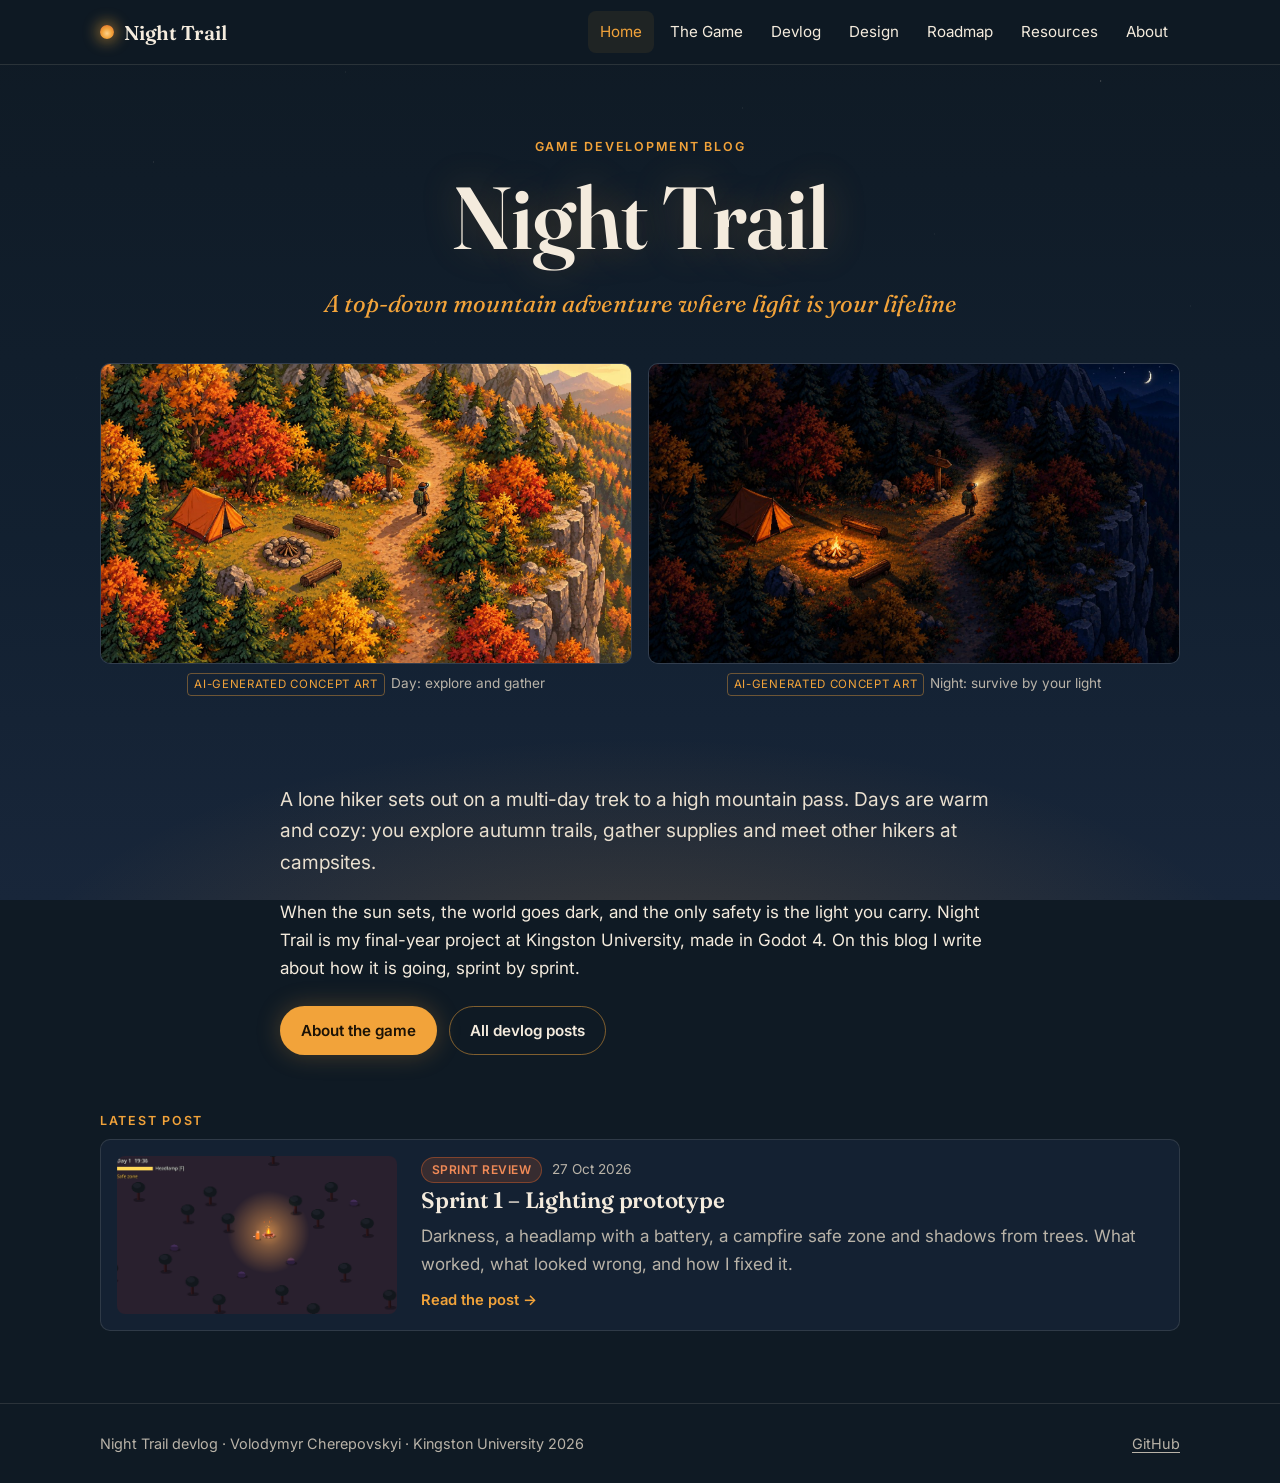
==== index.html @ 5010108f "Night Trail devlog: site, Sprint 1 review, media cleanup Static progress blog for GitHub Pages: Home" ====
<!doctype html>
<html lang="en">
<head>
  <meta charset="utf-8">
  <meta name="viewport" content="width=device-width, initial-scale=1">
  <title>Night Trail — Devlog</title>
  <meta name="description" content="Progress blog for Night Trail, a top-down mountain adventure where light is your lifeline. Made in Godot 4.">
  <link rel="icon" href="assets/favicon.svg" type="image/svg+xml">
  <link rel="preconnect" href="https://fonts.googleapis.com">
  <link rel="preconnect" href="https://fonts.gstatic.com" crossorigin>
  <link rel="stylesheet" href="https://fonts.googleapis.com/css2?family=Fraunces:ital,opsz,wght@0,9..144,500;0,9..144,600;1,9..144,500&family=Inter:wght@400;600;700&display=swap">
  <link rel="stylesheet" href="assets/css/style.css">
</head>
<body>
  <a class="skip" href="#main">Skip to content</a>
  <header class="site-header">
    <div class="wrap">
      <a class="brand" href="index.html"><span class="brand-mark" aria-hidden="true"></span>Night Trail</a>
      <button class="nav-toggle" type="button" aria-expanded="false" aria-controls="nav">Menu</button>
      <nav class="nav" id="nav" aria-label="Main">
        <ul>
          <li><a href="index.html" aria-current="page">Home</a></li>
          <li><a href="game.html">The Game</a></li>
          <li><a href="devlog.html">Devlog</a></li>
          <li><a href="design.html">Design</a></li>
          <li><a href="roadmap.html">Roadmap</a></li>
          <li><a href="resources.html">Resources</a></li>
          <li><a href="about.html">About</a></li>
        </ul>
      </nav>
    </div>
  </header>

  <main id="main">
    <section class="hero wrap">
      <p class="eyebrow">Game development blog</p>
      <h1>Night Trail</h1>
      <p class="tagline">A top-down mountain adventure where light is your lifeline</p>

      <div class="day-night">
        <figure class="figure">
          <a class="zoom" href="media/game/day-concept.jpg" data-caption="Day: warm autumn trail and campsite. AI-generated concept art.">
            <img src="media/game/day-concept.jpg" width="1600" height="900" alt="Pixel-art autumn campsite next to a mountain trail in the daytime">
          </a>
          <figcaption><span class="ai-label">AI-generated concept art</span>Day: explore and gather</figcaption>
        </figure>
        <figure class="figure">
          <a class="zoom" href="media/game/night-concept.jpg" data-caption="Night: the same forest, lit only by fire. AI-generated concept art.">
            <img src="media/game/night-concept.jpg" width="1600" height="900" alt="The same mountain forest camp at night, lit by a campfire">
          </a>
          <figcaption><span class="ai-label">AI-generated concept art</span>Night: survive by your light</figcaption>
        </figure>
      </div>
    </section>

    <section class="narrow section">
      <p class="lead">A lone hiker sets out on a multi-day trek to a high mountain pass. Days are warm and cozy: you explore autumn trails, gather supplies and meet other hikers at campsites.</p>
      <p>When the sun sets, the world goes dark, and the only safety is the light you carry. Night Trail is my final-year project at Kingston University, made in Godot 4. On this blog I write about how it is going, sprint by sprint.</p>
      <div class="actions">
        <a class="btn btn-primary" href="game.html">About the game</a>
        <a class="btn btn-ghost" href="devlog.html">All devlog posts</a>
      </div>
    </section>

    <section class="wrap section">
      <p class="eyebrow">Latest post</p>
      <a class="post-card" href="posts/2026-10-27-sprint-1.html">
        <img src="media/sprint-1/shadows-campfire.png" width="1267" height="704" loading="lazy" alt="Prototype screenshot: hiker next to a campfire at night, trees casting soft shadows">
        <div>
          <div class="meta"><span class="tag tag-sprint">Sprint review</span><time datetime="2026-10-27">27 Oct 2026</time></div>
          <h3>Sprint 1 – Lighting prototype</h3>
          <p>Darkness, a headlamp with a battery, a campfire safe zone and shadows from trees. What worked, what looked wrong, and how I fixed it.</p>
          <span class="more">Read the post →</span>
        </div>
      </a>
    </section>
  </main>

  <footer class="site-footer">
    <div class="wrap">
      <span>Night Trail devlog · Volodymyr Cherepovskyi · Kingston University 2026</span>
      <a href="https://github.com/vokamne">GitHub</a>
    </div>
  </footer>
  <script src="assets/js/main.js"></script>
</body>
</html>
---- assets/css/style.css ----
/* Night Trail devlog — shared styles */

:root {
  --night: #0F1A24;
  --night-2: #18263A;
  --night-3: #22344d;
  --amber: #F2A33A;
  --ember: #D9622B;
  --cream: #F4EBDD;
  --muted: #b9b3a8;
  --line: rgba(244, 235, 221, 0.12);
  --glow: rgba(242, 163, 58, 0.18);

  --serif: "Fraunces", Georgia, "Times New Roman", serif;
  --sans: "Inter", system-ui, -apple-system, "Segoe UI", Roboto, sans-serif;

  --radius: 10px;
  --wrap: 1080px;
  --text: 720px;
}

*, *::before, *::after { box-sizing: border-box; }

html { scroll-behavior: smooth; }

body {
  margin: 0;
  background: var(--night);
  color: var(--cream);
  font-family: var(--sans);
  font-size: 1.0625rem;
  line-height: 1.65;
  -webkit-font-smoothing: antialiased;
  min-height: 100vh;
  display: flex;
  flex-direction: column;
}

/* Quiet star field + warm glow at the bottom of the page */
body::before {
  content: "";
  position: fixed;
  inset: 0;
  z-index: -1;
  pointer-events: none;
  background:
    radial-gradient(1px 1px at 12% 18%, rgba(244,235,221,.55), transparent 60%),
    radial-gradient(1px 1px at 27% 8%, rgba(244,235,221,.35), transparent 60%),
    radial-gradient(1.5px 1.5px at 41% 22%, rgba(244,235,221,.45), transparent 60%),
    radial-gradient(1px 1px at 58% 12%, rgba(244,235,221,.4), transparent 60%),
    radial-gradient(1px 1px at 73% 26%, rgba(244,235,221,.3), transparent 60%),
    radial-gradient(1.5px 1.5px at 86% 9%, rgba(244,235,221,.5), transparent 60%),
    radial-gradient(1px 1px at 93% 34%, rgba(244,235,221,.3), transparent 60%),
    radial-gradient(1px 1px at 6% 42%, rgba(244,235,221,.3), transparent 60%),
    radial-gradient(1px 1px at 66% 44%, rgba(244,235,221,.2), transparent 60%),
    radial-gradient(1px 1px at 34% 38%, rgba(244,235,221,.25), transparent 60%),
    radial-gradient(ellipse 70% 40% at 50% 110%, var(--glow), transparent 70%),
    linear-gradient(180deg, var(--night) 0%, #122030 60%, var(--night-2) 100%);
}

img, video { max-width: 100%; height: auto; display: block; }

a { color: var(--amber); text-decoration-thickness: 1px; text-underline-offset: 3px; }
a:hover { color: #ffc069; }
a:focus-visible, button:focus-visible { outline: 2px solid var(--amber); outline-offset: 3px; border-radius: 4px; }

h1, h2, h3, h4 {
  font-family: var(--serif);
  font-weight: 600;
  line-height: 1.2;
  margin: 0 0 .5em;
  letter-spacing: -0.01em;
}
h1 { font-size: clamp(2.2rem, 5vw, 3.4rem); }
h2 { font-size: clamp(1.6rem, 3.2vw, 2.1rem); margin-top: 2.2em; }
h3 { font-size: 1.25rem; margin-top: 1.6em; }
p { margin: 0 0 1em; }
ul, ol { padding-left: 1.3em; margin: 0 0 1em; }
li { margin-bottom: .35em; }
strong { color: #fff6e8; }

.wrap { width: min(var(--wrap), 100% - 32px); margin-inline: auto; }
.narrow { width: min(var(--text), 100% - 32px); margin-inline: auto; }
main { flex: 1; padding-bottom: 72px; }

.muted { color: var(--muted); }
.eyebrow {
  font-size: .78rem;
  letter-spacing: .14em;
  text-transform: uppercase;
  color: var(--amber);
  font-weight: 600;
  margin-bottom: .6em;
}
.lead { font-size: 1.2rem; color: #e9dfcf; }
.skip { position: absolute; left: -999px; }
.skip:focus { left: 16px; top: 16px; z-index: 100; background: var(--amber); color: var(--night); padding: 8px 12px; }

/* ---------- Header / nav ---------- */
.site-header {
  position: sticky;
  top: 0;
  z-index: 20;
  background: rgba(15, 26, 36, 0.86);
  backdrop-filter: blur(8px);
  -webkit-backdrop-filter: blur(8px);
  border-bottom: 1px solid var(--line);
}
.site-header .wrap { display: flex; align-items: center; justify-content: space-between; gap: 16px; min-height: 64px; }
.brand {
  display: flex; align-items: center; gap: 10px;
  font-family: var(--serif); font-size: 1.25rem; font-weight: 600;
  color: var(--cream); text-decoration: none;
}
.brand-mark {
  width: 14px; height: 14px; border-radius: 50%;
  background: radial-gradient(circle at 50% 60%, #ffd28a, var(--amber) 45%, var(--ember));
  box-shadow: 0 0 14px 4px rgba(242, 163, 58, .45);
}
.nav ul { list-style: none; display: flex; gap: 4px; margin: 0; padding: 0; }
.nav li { margin: 0; }
.nav a {
  display: block; padding: 8px 12px; border-radius: 8px;
  color: var(--cream); text-decoration: none; font-size: .95rem;
}
.nav a:hover { background: var(--night-2); color: var(--cream); }
.nav a[aria-current="page"] { color: var(--amber); background: rgba(242,163,58,.08); }
.nav-toggle {
  display: none;
  background: none; border: 1px solid var(--line); color: var(--cream);
  border-radius: 8px; padding: 6px 12px; font: inherit; font-size: .9rem; cursor: pointer;
}

@media (max-width: 820px) {
  .nav-toggle { display: block; }
  .nav { position: absolute; top: 100%; left: 0; right: 0; background: var(--night); border-bottom: 1px solid var(--line); display: none; }
  .nav.open { display: block; }
  .nav ul { flex-direction: column; padding: 8px 16px 16px; }
  .nav a { padding: 12px; }
}

/* ---------- Footer ---------- */
.site-footer { border-top: 1px solid var(--line); padding: 28px 0; font-size: .9rem; color: var(--muted); }
.site-footer .wrap { display: flex; flex-wrap: wrap; justify-content: space-between; gap: 12px; }
.site-footer a { color: var(--muted); }

/* ---------- Page header ---------- */
.page-head { padding: 56px 0 8px; }
.page-head p { max-width: 640px; }

/* ---------- Buttons ---------- */
.btn {
  display: inline-flex; align-items: center; gap: 8px;
  padding: 11px 20px; border-radius: 999px;
  font-weight: 600; font-size: .95rem; text-decoration: none;
  border: 1px solid transparent; transition: transform .15s, box-shadow .15s, background .15s;
}
.btn-primary { background: var(--amber); color: #1b1206; box-shadow: 0 0 24px rgba(242,163,58,.25); }
.btn-primary:hover { background: #ffb851; color: #1b1206; transform: translateY(-1px); box-shadow: 0 0 32px rgba(242,163,58,.4); }
.btn-ghost { border-color: rgba(242,163,58,.5); color: var(--cream); }
.btn-ghost:hover { background: rgba(242,163,58,.1); color: var(--cream); }
.actions { display: flex; flex-wrap: wrap; gap: 12px; margin-top: 24px; }

/* ---------- Hero (home) ---------- */
.hero { padding: 72px 0 32px; text-align: center; }
.hero h1 { font-size: clamp(3rem, 9vw, 5.5rem); margin-bottom: .15em; text-shadow: 0 0 40px rgba(242,163,58,.25); }
.hero .tagline { font-family: var(--serif); font-style: italic; font-size: clamp(1.15rem, 2.6vw, 1.5rem); color: var(--amber); margin-bottom: 0; }
.hero .actions { justify-content: center; }

.day-night { display: grid; grid-template-columns: 1fr 1fr; gap: 16px; margin-top: 40px; }
@media (max-width: 640px) { .day-night { grid-template-columns: 1fr; } }

/* ---------- Figures ---------- */
figure { margin: 0; }
.figure img, .figure video { border-radius: var(--radius); border: 1px solid var(--line); background: var(--night-2); width: 100%; }
figcaption { font-size: .85rem; color: var(--muted); margin-top: 8px; }
.ai-label {
  display: inline-block; font-size: .72rem; letter-spacing: .06em; text-transform: uppercase;
  color: var(--amber); border: 1px solid rgba(242,163,58,.4); border-radius: 4px; padding: 1px 6px; margin-right: 6px;
}
.zoom { display: block; cursor: zoom-in; position: relative; }
.zoom img { transition: filter .2s, transform .2s; }
.zoom:hover img { filter: brightness(1.08); }

/* ---------- Cards ---------- */
.card {
  background: linear-gradient(180deg, rgba(24,38,58,.9), rgba(24,38,58,.65));
  border: 1px solid var(--line);
  border-radius: var(--radius);
  padding: 22px;
}
.card h3 { margin-top: 0; }
.grid { display: grid; gap: 16px; }
.grid-2 { grid-template-columns: repeat(auto-fit, minmax(280px, 1fr)); }
.grid-3 { grid-template-columns: repeat(auto-fit, minmax(240px, 1fr)); }
.grid-4 { grid-template-columns: repeat(auto-fit, minmax(210px, 1fr)); }

.section { margin-top: 56px; }
.section > h2:first-child { margin-top: 0; }

/* ---------- Post list ---------- */
.post-list { display: grid; gap: 20px; margin-top: 32px; }
.post-card {
  display: grid; grid-template-columns: 280px 1fr; gap: 24px; align-items: center;
  background: rgba(24,38,58,.7); border: 1px solid var(--line); border-radius: var(--radius);
  padding: 16px; color: var(--cream); text-decoration: none; transition: border-color .2s, box-shadow .2s;
}
.post-card:hover { border-color: rgba(242,163,58,.5); box-shadow: 0 0 30px rgba(242,163,58,.1); color: var(--cream); }
.post-card img { border-radius: 8px; aspect-ratio: 16 / 9; object-fit: cover; width: 100%; }
.post-card h3 { margin: .2em 0 .35em; font-size: 1.4rem; }
.post-card p { margin: 0; color: var(--muted); }
.post-card .more { display: inline-block; margin-top: 10px; color: var(--amber); font-weight: 600; font-size: .92rem; }
@media (max-width: 640px) { .post-card { grid-template-columns: 1fr; } }

.meta { display: flex; flex-wrap: wrap; align-items: center; gap: 10px; font-size: .85rem; color: var(--muted); }
.tag {
  display: inline-block; padding: 2px 10px; border-radius: 999px; font-size: .75rem; font-weight: 600;
  letter-spacing: .04em; text-transform: uppercase;
}
.tag-sprint { background: rgba(217,98,43,.18); color: #f08a57; border: 1px solid rgba(217,98,43,.45); }
.tag-weekly { background: rgba(244,235,221,.08); color: var(--cream); border: 1px solid var(--line); }

/* ---------- Post page ---------- */
.post-head { padding: 48px 0 8px; }
.post-head .back { font-size: .9rem; text-decoration: none; }
.post-head h1 { margin-top: .4em; }
.goal { border-left: 3px solid var(--amber); padding: 6px 0 6px 16px; color: #e9dfcf; margin: 20px 0 0; }
.post h2 { display: flex; align-items: center; gap: 12px; }
.post h2::before {
  content: ""; width: 8px; height: 8px; border-radius: 50%; flex: none;
  background: var(--amber); box-shadow: 0 0 10px 2px rgba(242,163,58,.5);
}
.checklist { list-style: none; padding: 0; }
.checklist li { padding-left: 28px; position: relative; }
.checklist li::before { content: "✓"; position: absolute; left: 4px; color: var(--amber); font-weight: 700; }

.problem { margin-top: 18px; }
.problem h3 { margin: 0 0 .4em; font-size: 1.15rem; }
.problem .label { font-size: .72rem; font-weight: 700; letter-spacing: .1em; text-transform: uppercase; }
.problem .label-p { color: #f08a57; }
.problem .label-s { color: var(--amber); }
.problem p { margin-bottom: .6em; }
.problem p:last-child { margin-bottom: 0; }
.problem .figure { margin-top: 14px; }

.compare { display: grid; grid-template-columns: 1fr 1fr; gap: 12px; margin-top: 14px; }
.compare img { aspect-ratio: 16 / 10; object-fit: contain; background: #05090d; }
.compare figcaption { display: flex; align-items: center; gap: 8px; }
.compare .state { font-weight: 700; font-size: .72rem; letter-spacing: .1em; text-transform: uppercase; padding: 1px 8px; border-radius: 4px; }
.compare .before { background: rgba(217,98,43,.2); color: #f08a57; }
.compare .after { background: rgba(242,163,58,.18); color: var(--amber); }
@media (max-width: 560px) { .compare { grid-template-columns: 1fr; } }

.video-wrap { position: relative; aspect-ratio: 16 / 9; }
.video-wrap iframe { position: absolute; inset: 0; width: 100%; height: 100%; border: 0; border-radius: var(--radius); }

.link-list { list-style: none; padding: 0; }
.link-list li { padding: 12px 0; border-bottom: 1px solid var(--line); margin: 0; }
.link-list li:last-child { border-bottom: 0; }
.link-list .desc { display: block; font-size: .92rem; color: var(--muted); }

.post-nav { display: flex; justify-content: space-between; gap: 16px; margin-top: 56px; padding-top: 24px; border-top: 1px solid var(--line); }

/* ---------- The Game ---------- */
.loop { display: grid; grid-template-columns: repeat(5, 1fr); gap: 10px; margin: 24px 0 8px; counter-reset: step; }
.loop .step {
  position: relative; padding: 16px 14px; border-radius: var(--radius); border: 1px solid var(--line);
  background: rgba(24,38,58,.75); text-align: center;
}
.loop .step strong { display: block; font-family: var(--serif); font-size: 1.1rem; color: var(--cream); }
.loop .step span { font-size: .85rem; color: var(--muted); }
.loop .step.night { background: rgba(10,16,24,.9); border-color: rgba(242,163,58,.35); box-shadow: inset 0 0 30px rgba(242,163,58,.08); }
.loop .step:not(:last-child)::after {
  content: "→"; position: absolute; right: -11px; top: 50%; transform: translateY(-50%);
  color: var(--amber); font-size: .95rem; z-index: 1;
}
.loop-note { text-align: center; font-size: .9rem; color: var(--muted); }
@media (max-width: 760px) {
  .loop { grid-template-columns: 1fr; }
  .loop .step:not(:last-child)::after { content: "↓"; right: auto; left: 50%; top: auto; bottom: -15px; transform: translateX(-50%); }
}

.palette { display: flex; flex-wrap: wrap; gap: 10px; margin-top: 12px; }
.swatch { width: 92px; font-size: .78rem; color: var(--muted); }
.swatch i { display: block; height: 52px; border-radius: 8px; border: 1px solid var(--line); margin-bottom: 6px; }

.acts { counter-reset: act; }
.act h3 { margin: 0 0 .3em; }
.act .num { font-family: var(--serif); color: var(--amber); font-size: .85rem; letter-spacing: .1em; text-transform: uppercase; }

.moscow .card h3 { font-size: 1rem; letter-spacing: .08em; text-transform: uppercase; font-family: var(--sans); }
.moscow .must { border-top: 3px solid var(--amber); }
.moscow .should { border-top: 3px solid #e3884a; }
.moscow .could { border-top: 3px solid #8aa4c4; }
.moscow .wont { border-top: 3px solid #5a6b80; }
.moscow ul { margin: 0; font-size: .95rem; }

.pegi { display: flex; gap: 20px; align-items: center; }
.pegi-badge {
  flex: none; width: 84px; height: 96px; border-radius: 8px; background: #8fc541; color: #fff;
  display: flex; flex-direction: column; align-items: center; justify-content: center;
  font-family: var(--sans); font-weight: 800; line-height: 1;
}
.pegi-badge b { font-size: 2.6rem; }
.pegi-badge small { font-size: .7rem; letter-spacing: .1em; margin-top: 4px; }

dl.tech { display: grid; grid-template-columns: max-content 1fr; gap: 8px 20px; margin: 0; }
dl.tech dt { color: var(--amber); font-weight: 600; }
dl.tech dd { margin: 0; color: #e9dfcf; }
@media (max-width: 520px) { dl.tech { grid-template-columns: 1fr; } dl.tech dd { margin-bottom: 8px; } }

/* ---------- Roadmap ---------- */
.timeline { list-style: none; padding: 0; margin: 32px 0 0; position: relative; }
.timeline::before { content: ""; position: absolute; left: 15px; top: 10px; bottom: 10px; width: 2px; background: var(--line); }
.timeline > li { position: relative; padding-left: 52px; margin-bottom: 18px; }
.timeline .dot {
  position: absolute; left: 6px; top: 26px; width: 20px; height: 20px; border-radius: 50%;
  background: var(--night); border: 2px solid #5a6b80;
}
.timeline .done .dot { background: var(--amber); border-color: var(--amber); box-shadow: 0 0 12px 2px rgba(242,163,58,.5); }
.timeline .progress .dot { border-color: var(--amber); box-shadow: 0 0 12px rgba(242,163,58,.4); }
.timeline .next .dot { border-color: var(--amber); }
.timeline .card h3 { margin: 0 0 .3em; }
.timeline .card ul { margin: .5em 0 0; color: #e9dfcf; font-size: .95rem; }
.status { font-size: .72rem; font-weight: 700; letter-spacing: .08em; text-transform: uppercase; padding: 2px 10px; border-radius: 999px; }
.status-done { background: var(--amber); color: #1b1206; }
.status-progress { background: rgba(242,163,58,.15); color: var(--amber); border: 1px solid rgba(242,163,58,.5); }
.status-planned { background: rgba(244,235,221,.06); color: var(--muted); border: 1px solid var(--line); }
.status-next { color: var(--amber); font-size: .78rem; font-weight: 600; }

/* ---------- Gallery ---------- */
.gallery { display: grid; grid-template-columns: repeat(auto-fill, minmax(260px, 1fr)); gap: 16px; margin-top: 20px; }
.gallery img { aspect-ratio: 16 / 9; object-fit: cover; }
.placeholder {
  border: 1px dashed rgba(244,235,221,.25); border-radius: var(--radius); padding: 28px; text-align: center; color: var(--muted);
}

/* ---------- Lightbox ---------- */
.lightbox {
  position: fixed; inset: 0; z-index: 100; display: none;
  background: rgba(6, 10, 15, .94); padding: 24px;
  align-items: center; justify-content: center; flex-direction: column; gap: 12px;
}
.lightbox.open { display: flex; }
.lightbox img { max-height: calc(100vh - 120px); width: auto; max-width: 100%; border-radius: 8px; }
.lightbox p { margin: 0; color: var(--muted); font-size: .9rem; text-align: center; }
.lightbox button {
  position: absolute; top: 14px; right: 16px; background: var(--night-2); color: var(--cream);
  border: 1px solid var(--line); border-radius: 999px; width: 42px; height: 42px; font-size: 1.3rem; cursor: pointer;
}

/* ---------- About ---------- */
.profile { display: flex; gap: 24px; align-items: center; }
.avatar {
  flex: none; width: 96px; height: 96px; border-radius: 50%;
  display: flex; align-items: center; justify-content: center;
  font-family: var(--serif); font-size: 2rem; color: #1b1206;
  background: radial-gradient(circle at 50% 60%, #ffd28a, var(--amber) 50%, var(--ember));
  box-shadow: 0 0 30px rgba(242,163,58,.35);
}
@media (max-width: 520px) { .profile { flex-direction: column; text-align: center; } }

@media (prefers-reduced-motion: reduce) {
  html { scroll-behavior: auto; }
  * { transition: none !important; }
}
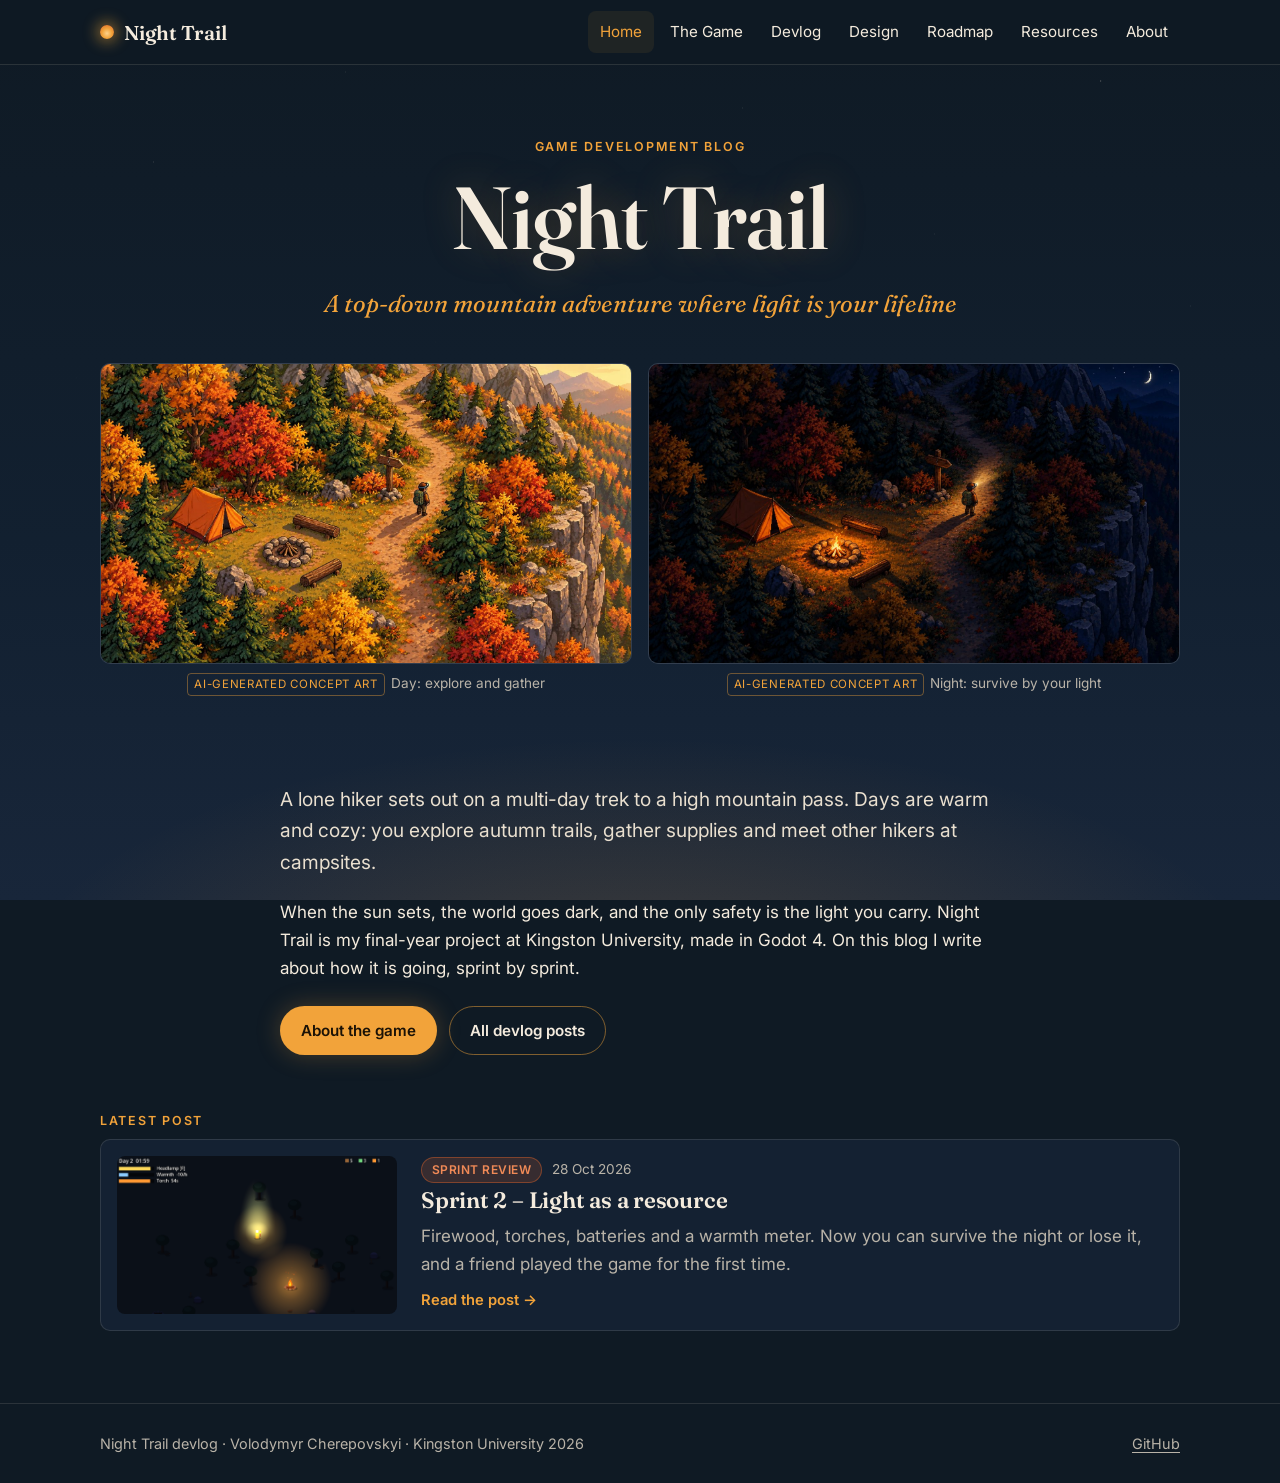
==== commit 970b1216: "Add Sprint 2 review post and media, mark Sprint 2 as done Co-Authored-By: Claude Sonnet 5.5 <noreply" ====
--- a/index.html
+++ b/index.html
@@ -64,12 +64,12 @@
 
     <section class="wrap section">
       <p class="eyebrow">Latest post</p>
-      <a class="post-card" href="posts/2026-10-27-sprint-1.html">
-        <img src="media/sprint-1/shadows-campfire.png" width="1267" height="704" loading="lazy" alt="Prototype screenshot: hiker next to a campfire at night, trees casting soft shadows">
+      <a class="post-card" href="posts/2026-10-28-sprint-2.html">
+        <img src="media/sprint-2/torch-overexposed.png" width="1273" height="714" loading="lazy" alt="Prototype screenshot: hiker with a torch at night near a campfire">
         <div>
-          <div class="meta"><span class="tag tag-sprint">Sprint review</span><time datetime="2026-10-27">27 Oct 2026</time></div>
-          <h3>Sprint 1 – Lighting prototype</h3>
-          <p>Darkness, a headlamp with a battery, a campfire safe zone and shadows from trees. What worked, what looked wrong, and how I fixed it.</p>
+          <div class="meta"><span class="tag tag-sprint">Sprint review</span><time datetime="2026-10-28">28 Oct 2026</time></div>
+          <h3>Sprint 2 – Light as a resource</h3>
+          <p>Firewood, torches, batteries and a warmth meter. Now you can survive the night or lose it, and a friend played the game for the first time.</p>
           <span class="more">Read the post →</span>
         </div>
       </a>
--- a/assets/css/style.css
+++ b/assets/css/style.css
@@ -251,6 +251,27 @@
 .compare .after { background: rgba(242,163,58,.18); color: var(--amber); }
 @media (max-width: 560px) { .compare { grid-template-columns: 1fr; } }
 
+.sequence { display: grid; grid-template-columns: repeat(4, 1fr); gap: 10px; margin-top: 14px; counter-reset: seq; }
+.sequence img { aspect-ratio: 6 / 5; object-fit: contain; background: #05090d; image-rendering: pixelated; }
+.sequence figcaption { display: flex; align-items: center; gap: 8px; }
+.sequence figcaption::before {
+  counter-increment: seq; content: counter(seq);
+  flex: none; width: 20px; height: 20px; border-radius: 50%; display: inline-flex; align-items: center; justify-content: center;
+  background: rgba(242,163,58,.18); color: var(--amber); font-size: .72rem; font-weight: 700;
+}
+.sequence figure:not(:last-child) { position: relative; }
+.sequence figure:not(:last-child)::after {
+  content: "→"; position: absolute; right: -9px; top: 40%; transform: translateY(-50%); color: var(--amber); font-size: .85rem;
+}
+@media (max-width: 560px) {
+  .sequence { grid-template-columns: 1fr 1fr; }
+  .sequence figure:nth-child(2)::after { display: none; }
+}
+
+.results { list-style: none; padding: 0; display: grid; gap: 10px; }
+.results li { margin: 0; padding: 12px 16px; border-radius: 8px; background: rgba(24,38,58,.7); border: 1px solid var(--line); }
+.results strong { display: block; font-size: .78rem; letter-spacing: .08em; text-transform: uppercase; color: var(--amber); }
+
 .video-wrap { position: relative; aspect-ratio: 16 / 9; }
 .video-wrap iframe { position: absolute; inset: 0; width: 100%; height: 100%; border: 0; border-radius: var(--radius); }
 
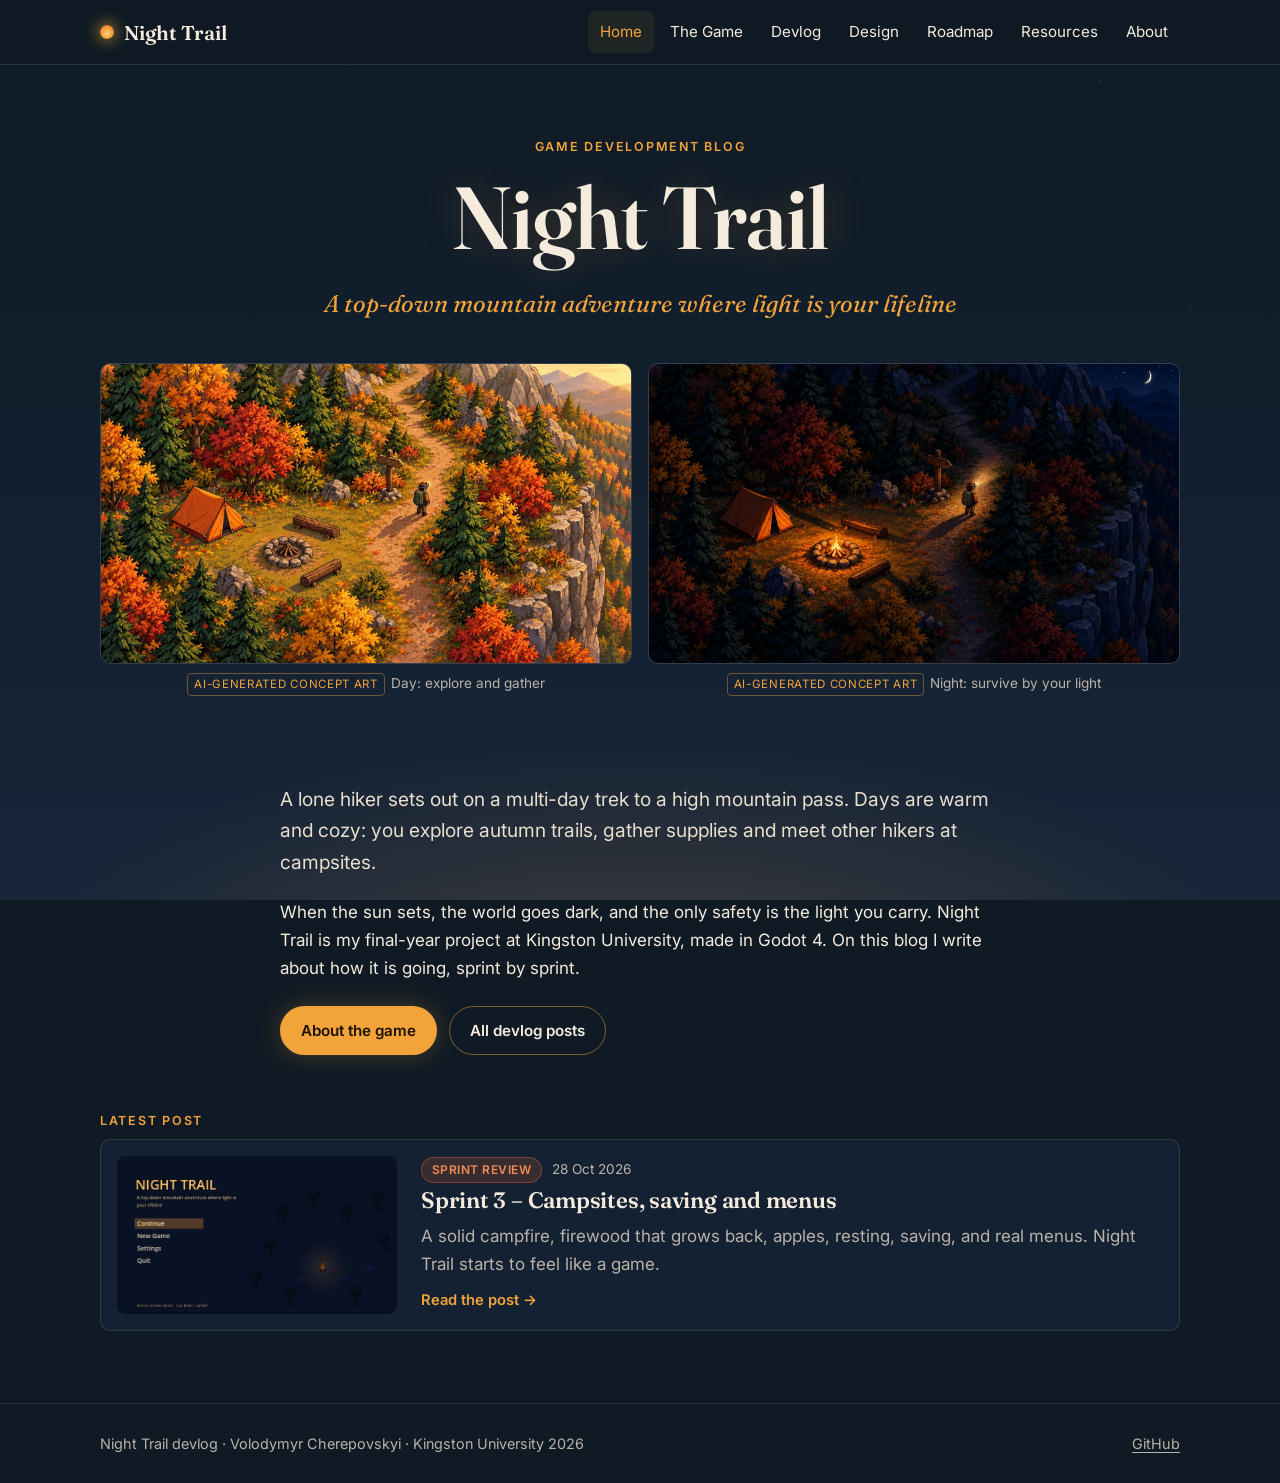
==== commit 66cf6757: "Add Sprint 3 review post New post "Sprint 3 – Campsites, saving and menus" with campfire collision G" ====
--- a/index.html
+++ b/index.html
@@ -64,12 +64,12 @@
 
     <section class="wrap section">
       <p class="eyebrow">Latest post</p>
-      <a class="post-card" href="posts/2026-10-28-sprint-2.html">
-        <img src="media/sprint-2/torch-overexposed.png" width="1273" height="714" loading="lazy" alt="Prototype screenshot: hiker with a torch at night near a campfire">
+      <a class="post-card" href="posts/2026-10-28-sprint-3.html">
+        <img src="media/sprint-3/menu-edited.png" width="1269" height="716" loading="lazy" alt="Night Trail main menu on a deep blue night with a small campfire">
         <div>
           <div class="meta"><span class="tag tag-sprint">Sprint review</span><time datetime="2026-10-28">28 Oct 2026</time></div>
-          <h3>Sprint 2 – Light as a resource</h3>
-          <p>Firewood, torches, batteries and a warmth meter. Now you can survive the night or lose it, and a friend played the game for the first time.</p>
+          <h3>Sprint 3 – Campsites, saving and menus</h3>
+          <p>A solid campfire, firewood that grows back, apples, resting, saving, and real menus. Night Trail starts to feel like a game.</p>
           <span class="more">Read the post →</span>
         </div>
       </a>
--- a/assets/css/style.css
+++ b/assets/css/style.css
@@ -268,6 +268,12 @@
   .sequence figure:nth-child(2)::after { display: none; }
 }
 
+.sequence-wide { grid-template-columns: 1fr 1fr; gap: 14px 18px; }
+.sequence-wide figure:nth-child(2)::after { display: none; }
+.sequence-wide img { aspect-ratio: 16 / 9; image-rendering: auto; }
+.figure-small { max-width: 400px; }
+.figure-small img { image-rendering: pixelated; }
+
 .results { list-style: none; padding: 0; display: grid; gap: 10px; }
 .results li { margin: 0; padding: 12px 16px; border-radius: 8px; background: rgba(24,38,58,.7); border: 1px solid var(--line); }
 .results strong { display: block; font-size: .78rem; letter-spacing: .08em; text-transform: uppercase; color: var(--amber); }
